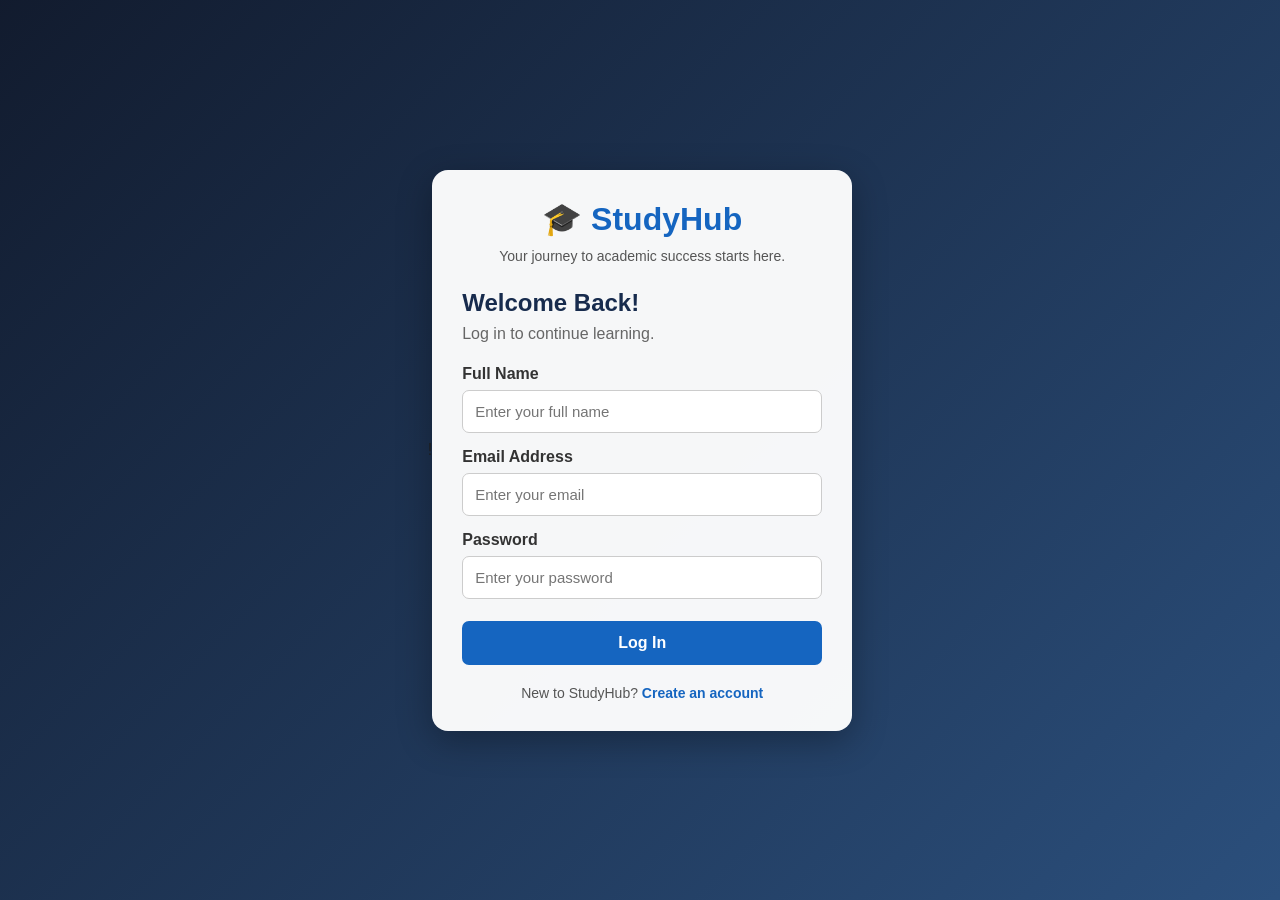
==== login.html @ 31e6c413 "Add files via upload" ====
!
<!DOCTYPE html>
<html lang="en">

<head>
    <meta charset="UTF-8">
    <meta name="viewport" content="width=device-width, initial-scale=1.0">
    <title>Login | StudyHub</title>
    <link rel="stylesheet" href="style.css">
</head>

<body class="login-page">

    <div class="login-container">

        <div class="login-header">
            <h1>🎓 StudyHub</h1>
            <p>Your journey to academic success starts here.</p>
        </div>

        <form id="loginForm">
            <h2>Welcome Back!</h2>
            <p>Log in to continue learning.</p>

            <label for="loginName">Full Name</label>
            <input type="text" id="loginName" placeholder="Enter your full name" required>

            <label for="loginEmail">Email Address</label>
            <input type="email" id="loginEmail" placeholder="Enter your email" required>

            <label for="loginPassword">Password</label>
            <input type="password" id="loginPassword" placeholder="Enter your password" required>

            <button type="submit">Log In</button>

            <p class="login-note">
                New to StudyHub?
                <a href="register.html" id="showRegister">Create an account</a>
            </p>

            <p id="loginMessage" role="status"></p>
        </form>

    </div>

</body>

<script src="script.js"></script>

</html>
---- style.css ----
/* Remove default spacing */
* {
    margin: 0;
    padding: 0;
    box-sizing: border-box;
}

body {
    font-family: Arial, sans-serif;
    background: #f4f6f8;
    color: #222;
    display: flex;
    background-image: url("Cozy StudyHub Desk at Dusk.png");
    background-size: cover;
    background-position: center;
    background-repeat: no-repeat;
    background-attachment: fixed;
    min-height: 100vh;
}

/* SideBar */
.sidebar {
    width: 230px;
    min-height: 100vh;
    background: #1e293b;
    padding: 25px 15px;
    position: fixed;
    left: 0;
    top: 0;
}

.sidebar h2 {
    color: white;
    text-align: center;
    margin-bottom: 30px;
}

.sidebar nav {
    display: flex;
    flex-direction: column;
    gap: 10px;
}

.sidebar a {
    color: #cbd5e1;
    text-decoration: none;
    padding: 12px;
    border-radius: 8px;
}

.sidebar a.active {
    background: #007bff;
    color: white;
    font-weight: bold;
}


.sidebar a:hover {
    background: #334155;
    color: white;
}

/* Main Content*/
.main-content {
    margin-left: 230px;
    padding: 30px;
    width: calc(100% - 230px);
}

/* Header */
.header {
    display: flex;
    justify-content: space-between;
    align-items: center;
    margin-bottom: 30px;
}

.header h1 {
    font-size: 28px;
    margin-bottom: 8px;
    color: #cbd5e1
}

.header p {
    color: #cbd5e1;
}

.profile {
    background: white;
    padding: 12px 18px;
    border-radius: 10px;
}

/* Statistics */
.statistics {
    display: grid;
    grid-template-columns: repeat(4, 1fr);
    gap: 20px;
    margin-bottom: 30px;
}

.card {
    background: white;
    padding: 25px;
    border-radius: 12px;
    box-shadow: 0 3px 10px rgba(0, 0, 0, 0.08);
}

.card h3 {
    color: #64748b;
    font-size: 15px;
    margin-bottom: 12px;
}

.card p {
    font-size: 28px;
    font-weight: bold;
}

/* Study Plan */
.study-plan {
    background: white;
    padding: 25px;
    border-radius: 12px;
    margin-bottom: 30px;
}

.study-plan h2,
.progress-section h2 {
    margin-bottom: 20px;
}

.study-item {
    display: flex;
    align-items: center;
    justify-content: space-between;
    padding: 15px 0;
    border-bottom: 1px solid #e2e8f0;
}

.study-item button {
    border: none;
    padding: 8px 15px;
    border-radius: 6px;
    cursor: pointer;
}

.study-item button:hover {
    background-color: #334155;
    color: white;
}

/* Progress */
.progress-section {
    background: white;
    padding: 25px;
    border-radius: 12px;
}

.progress-bar {
    width: 100%;
    height: 15px;
    background: #e2e8f0;
    border-radius: 10px;
    overflow: hidden;
}

.progress {
    width: 78%;
    height: 100%;
    background: #2563eb;
}

.progress-section p {
    margin-top: 10px;
    color: #64748b;
}

/* Courses */
.courses-section {
    background: white;
    padding: 25px;
    border-radius: 12px;
    margin-bottom: 30px;
}

.section-header {
    display: flex;
    justify-content: space-between;
    align-items: center;
    margin-bottom: 20px;
}

#addCourseBtn {
    background: #2563eb;
    color: white;
    border: none;
    padding: 10px 15px;
    border-radius: 7px;
    cursor: pointer;
}

#addCourseBtn:hover {
    background: #1d4ed8;
}

.course-list {
    display: grid;
    grid-template-columns: repeat(2, 1fr);
    gap: 15px;
}

.course-card {
    padding: 20px;
    background: #f8fafc;
    border-radius: 10px;
    border-left: 4px solid #2563eb;
}

.course-card h3 {
    margin-bottom: 8px;
}

.course-card p {
    color: #64748b;
}

/* Exam Countdown */
.exam-section {
    background: white;
    padding: 25px;
    border-radius: 12px;
    margin-bottom: 30px;
}

.exam-section h2 {
    margin-bottom: 20px;
}

.exam-card {
    background: #f8fafc;
    padding: 25px;
    border-radius: 10px;
    text-align: center;
}

.exam-card h3 {
    margin-bottom: 8px;
}

.exam-card p {
    color: #64748b;
    margin-bottom: 25px;
}

.countdown {
    display: flex;
    justify-content: center;
    gap: 20px;
}

.countdown div {
    background: #2563eb;
    color: white;
    width: 90px;
    padding: 15px;
    border-radius: 10px;
}

.countdown span {
    display: block;
    font-size: 28px;
    font-weight: bold;
}

.countdown small {
    font-size: 13px;
}

/* GPA Calculator */
.gpa-section {
    background: white;
    padding: 25px;
    border-radius: 12px;
    margin-bottom: 30px;
}

.gpa-section>h2 {
    margin-bottom: 25px;
}

.gpa-form {
    display: grid;
    grid-template-columns: 1fr 1fr 1fr auto;
    gap: 15px;
    align-items: end;
}

.input-group {
    display: flex;
    flex-direction: column;
    gap: 8px;
}

.input-group label {
    font-weight: bold;
    font-size: 14px;
}

.input-group input,
.input-group select {
    padding: 11px;
    border: 1px solid #cbd5e1;
    border-radius: 7px;
    font-size: 14px;
    outline: none;
}

.input-group input:focus,
.input-group select:focus {
    border-color: #2563eb;
}

#addGradeBtn {
    background: #2563eb;
    color: white;
    border: none;
    padding: 11px 18px;
    border-radius: 7px;
    cursor: pointer;
}

#addGradeBtn:hover {
    background: #1d4ed8;
}

/* Course List */
.grade-list {
    margin-top: 30px;
}

.grade-list h3 {
    margin-bottom: 15px;
}

#gradeList {
    display: flex;
    flex-direction: column;
    gap: 10px;
}

.grade-item {
    display: flex;
    justify-content: space-between;
    align-items: center;
    background: #f8fafc;
    padding: 15px;
    border-radius: 8px;
}

/* GPA Result */
.gpa-result {
    margin-top: 30px;
    text-align: center;
    background: #f8fafc;
    padding: 25px;
    border-radius: 10px;
}

.gpa-result h3 {
    margin-bottom: 10px;
}

#gpaResult {
    font-size: 40px;
    font-weight: bold;
    margin-bottom: 15px;
}

#calculateGpaBtn {
    background: #1e293b;
    color: white;
    border: none;
    padding: 12px 20px;
    border-radius: 7px;
    cursor: pointer;
    transition: 0.3s;
}

#calculateGpaBtn:hover {
    background: #334155;
    transform: translateY(-2px);
}

.assignment-section {
    background: white;
    padding: 25px;
    border-radius: 12px;
    margin-bottom: 30px;
}

.assignment-section h2 {
    margin: 0;
}

#addAssignmentBtn {
    background: #2563eb;
    color: white;
    border: none;
    padding: 10px 15px;
    border-radius: 7px;
    cursor: pointer;
    transition: 0.3s;
}

#addAssignmentBtn:hover {
    background: #1d4ed8;
    color: white;
    transform: translateY(-2px);
}

#assignmentList {
    display: flex;
    flex-direction: column;
    gap: 12px;
}

.assignment-item {
    display: flex;
    justify-content: space-between;
    align-items: center;
    background: #f8fafc;
    padding: 15px;
    border-radius: 8px;
    border-left: 4px solid #2563eb;
}

.assignment-info h3 {
    margin-bottom: 5px;
}

.assignment-info p {
    color: #64748b;
    font-size: 14px;
}

.complete-assignment {
    background: #16a34a;
    color: white;
    border: none;
    padding: 8px 12px;
    border-radius: 6px;
    cursor: pointer;
}

.study-item.completed {
    opacity: 0.6;
    text-decoration: line-through;
}

#examStatus {
    margin-top: 10px;
    font-weight: bold;
    font-size: 16px;
}

#changeExamBtn {
    padding: 10px 18px;
    border: none;
    border-radius: 8px;
    background: #007bff;
    color: white;
    font-size: 15px;
    font-weight: bold;
    cursor: pointer;
    transition: 0.3s;
}

#changeExamBtn:hover {
    background: #0056b3;
    transform: translateY(-2px);
}

.exam-notes {
    margin-top: 20px;
}

.exam-notes h3 {
    margin-bottom: 10px;
}

#examNotes {
    width: 100%;
    min-height: 120px;
    padding: 12px;
    border-radius: 8px;
    border: 1px solid #ccc;
    resize: vertical;
    font-size: 15px;
    box-sizing: border-box;
}

#saveExamNotes {
    margin-top: 10px;
    padding: 10px 18px;
    border: none;
    border-radius: 8px;
    background: #007bff;
    color: white;
    font-weight: bold;
    cursor: pointer;
}

#saveExamNotes:hover {
    background: #0056b3;
}

#notesMessage {
    margin-top: 8px;
    font-weight: bold;
}


/* STUDY SCHEDULE */

#study-schedule {
    margin-top: 30px;
    padding: 20px;
    border-radius: 12px;
    background: #ffffff;
    box-shadow: 0 4px 12px rgba(0, 0, 0, 0.08);
}

#study-schedule h2 {
    margin-bottom: 20px;
}

.schedule-form {
    display: flex;
    flex-wrap: wrap;
    gap: 12px;
    margin-bottom: 20px;
}

.schedule-form input {
    flex: 1;
    min-width: 150px;
    padding: 12px;
    border: 1px solid #ccc;
    border-radius: 8px;
    font-size: 14px;
    box-sizing: border-box;
}

#addStudySession {
    padding: 12px 18px;
    border: none;
    border-radius: 8px;
    background: #007bff;
    color: white;
    font-weight: bold;
    cursor: pointer;
    transition: 0.3s;
}

#addStudySession:hover {
    background: #0056b3;
    transform: translateY(-2px);
}

#studySessions {
    display: grid;
    gap: 12px;
}


/* STUDY SESSION CARDS */

.study-session {
    background: #f4f7fb;
    padding: 15px;
    border-radius: 10px;
    border-left: 4px solid #007bff;
    transition: 0.3s;
}

.study-session:hover {
    transform: translateY(-3px);
    box-shadow: 0 4px 10px rgba(0, 0, 0, 0.1);
}

.study-session h3 {
    margin-bottom: 10px;
    color: #007bff;
}

.study-session p {
    margin: 5px 0;
    color: #555;
}


/* DELETE STUDY SESSION BUTTON */

.delete-session {
    margin-top: 10px;
    padding: 8px 16px;
    background: #16a34a;
    color: white;
    border: none;
    border-radius: 6px;
    font-size: 14px;
    font-weight: bold;
    cursor: pointer;
    transition: 0.3s;
}

.delete-session:hover {
    background: darkgreen;
    transform: translateY(-2px);
}


/* SMOOTH NAVIGATION */

html {
    scroll-behavior: smooth;
}

section {
    scroll-margin-top: 20px;
}


.delete-course {
    background-color: #dc3545;
    color: white;
    border: none;
    padding: 6px 12px;
    border-radius: 5px;
    cursor: pointer;
    transition: background-color 0.3s ease;
}

.delete-course:hover {
    background-color: #b02a37;
}


/* For Mobile View */
@media (max-width: 800px) {
    .sidebar {
        width: 180px;
    }

    .main-content {
        margin-left: 180px;
        width: calc(100% - 180px);
    }

    .statistics {
        grid-template-columns: repeat(2, 1fr);
    }

    .gpa-form {
        grid-template-columns: 1fr;
    }
}

@media (max-width: 600px) {
    body {
        display: block;
    }

    .sidebar {
        position: relative;
        width: 100%;
        min-height: auto;
    }

    .sidebar nav {
        flex-direction: row;
        flex-wrap: wrap;
        justify-content: center;
    }

    .main-content {
        margin-left: 0;
        width: 100%;
        padding: 20px;
    }

    .header {
        flex-direction: column;
        align-items: flex-start;
        gap: 15px;
    }

    .statistics {
        grid-template-columns: 1fr;
    }

    #study-schedule {
        padding: 15px;
    }

    .schedule-form {
        flex-direction: column;
    }

    .schedule-form input,
    #addStudySession {
        width: 100%;
    }
}


/* STUDYHUB LOGIN PAGE */

.login-page {
    min-height: 100vh;
    display: flex;
    justify-content: center;
    align-items: center;
    padding: 20px;
    box-sizing: border-box;
    background: linear-gradient(135deg,
            rgba(5, 15, 35, 0.95),
            rgba(20, 60, 110, 0.9));
    font-family: Arial, sans-serif;
}

.login-container {
    width: 100%;
    max-width: 420px;
    padding: 30px;
    box-sizing: border-box;
    background: rgba(255, 255, 255, 0.96);
    border-radius: 16px;
    box-shadow: 0 10px 35px rgba(0, 0, 0, 0.3);
}

.login-header {
    text-align: center;
    margin-bottom: 25px;
}

.login-header h1 {
    color: #1565c0;
    margin-bottom: 10px;
}

.login-header p {
    color: #555;
    font-size: 14px;
}

#loginForm h2 {
    color: #172b4d;
    margin-bottom: 8px;
}

#loginForm>p:first-of-type {
    color: #666;
    margin-bottom: 22px;
}

#loginForm label {
    display: block;
    margin: 15px 0 7px;
    color: #333;
    font-weight: bold;
}

#loginForm input {
    width: 100%;
    padding: 12px;
    box-sizing: border-box;
    border: 1px solid #ccc;
    border-radius: 7px;
    outline: none;
    font-size: 15px;
}

#loginForm input:focus {
    border-color: #1565c0;
    box-shadow: 0 0 0 3px rgba(21, 101, 192, 0.12);
}

#loginForm button {
    width: 100%;
    padding: 13px;
    margin-top: 22px;
    background: #1565c0;
    color: white;
    border: none;
    border-radius: 7px;
    font-size: 16px;
    font-weight: bold;
    cursor: pointer;
    transition: background 0.3s ease;
}

#loginForm button:hover {
    background: #0d47a1;
}

#loginForm .login-note {
    text-align: center;
    margin-top: 20px;
    font-size: 14px;
    color: #555;
}

.login-note a {
    color: #1565c0;
    text-decoration: none;
    font-weight: bold;
}

.login-note a:hover {
    text-decoration: underline;
}

#loginMessage {
    text-align: center;
    font-size: 14px;
}

#profileDisplayName {
    display: block;
    font-weight: bold;
}

#profileEmail {
    display: block;
    margin-top: 4px;
    font-size: 12px;
    opacity: 0.75;
    overflow-wrap: anywhere;
}

.logout-btn {
    background-color: #e74c3c;
    color: white;
    border: none;
    padding: 10px 18px;
    border-radius: 8px;
    cursor: pointer;
    font-size: 14px;
    font-weight: bold;
    margin-top: 10px;
    transition: background-color 0.3s ease;
}

.logout-btn:hover {
    background-color: #c0392b;
}



/* StudyHub Registration Page */

#registerForm {
    width: 100%;
    display: flex;
    flex-direction: column;
    gap: 10px;
}

#registerForm h2 {
    color: #1e3a8a;
    margin-bottom: 0;
    text-align: center;
}

#registerForm>p:not(.login-note) {
    text-align: center;
    color: #666;
    margin-top: 0;
}

#registerForm label {
    font-size: 14px;
    font-weight: 600;
    color: #333;
    margin-top: 5px;
}

#registerForm input {
    width: 100%;
    box-sizing: border-box;
    padding: 12px 14px;
    border: 1px solid #d1d5db;
    border-radius: 8px;
    outline: none;
    font-size: 14px;
    transition: border-color 0.3s, box-shadow 0.3s;
}

#registerForm input:focus {
    border-color: #2563eb;
    box-shadow: 0 0 0 3px rgba(37, 99, 235, 0.12);
}

#registerForm button {
    width: 100%;
    padding: 13px;
    margin-top: 12px;
    background: #2563eb;
    color: white;
    border: none;
    border-radius: 8px;
    font-size: 15px;
    font-weight: bold;
    cursor: pointer;
    transition: background 0.3s;
}

#registerForm button:hover {
    background: #1d4ed8;
}

#registerForm .login-note {
    text-align: center;
    font-size: 13px;
    margin-top: 12px;
}

#registerForm .login-note a {
    color: #2563eb;
    font-weight: bold;
    text-decoration: none;
}

#registerForm .login-note a:hover {
    text-decoration: underline;
}

#registerMessage {
    font-size: 14px;
    text-align: center;
    overflow-wrap: anywhere;
}

/* Mobile responsiveness */
@media (max-width: 480px) {
    .login-container {
        width: 90%;
        max-width: 360px;
        padding: 20px;
        box-sizing: border-box;
    }

    #registerForm input,
    #registerForm button {
        font-size: 14px;
    }
}
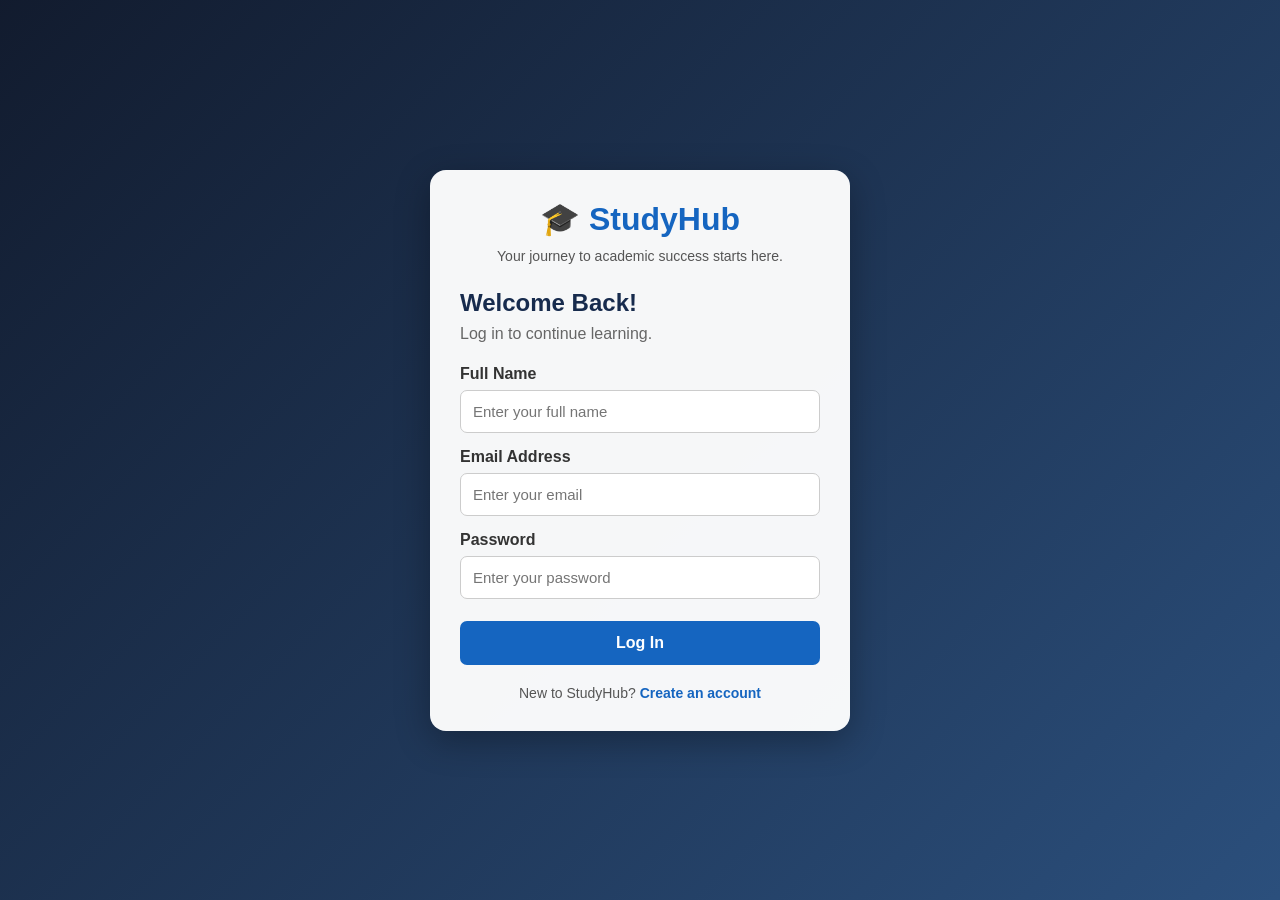
==== commit b5ab99a3: "Fix HTML structure in login.html" ====
--- a/login.html
+++ b/login.html
@@ -1,4 +1,3 @@
-!
 <!DOCTYPE html>
 <html lang="en">
 
@@ -7,6 +6,7 @@
     <meta name="viewport" content="width=device-width, initial-scale=1.0">
     <title>Login | StudyHub</title>
     <link rel="stylesheet" href="style.css">
+    <link rel="icon" type="image/svg+xml" href="favicon.svg">
 </head>
 
 <body class="login-page">
@@ -47,4 +47,4 @@
 
 <script src="script.js"></script>
 
-</html>+</html>
--- a/style.css
+++ b/style.css
@@ -956,4 +956,4 @@
     #registerForm button {
         font-size: 14px;
     }
-}+}
